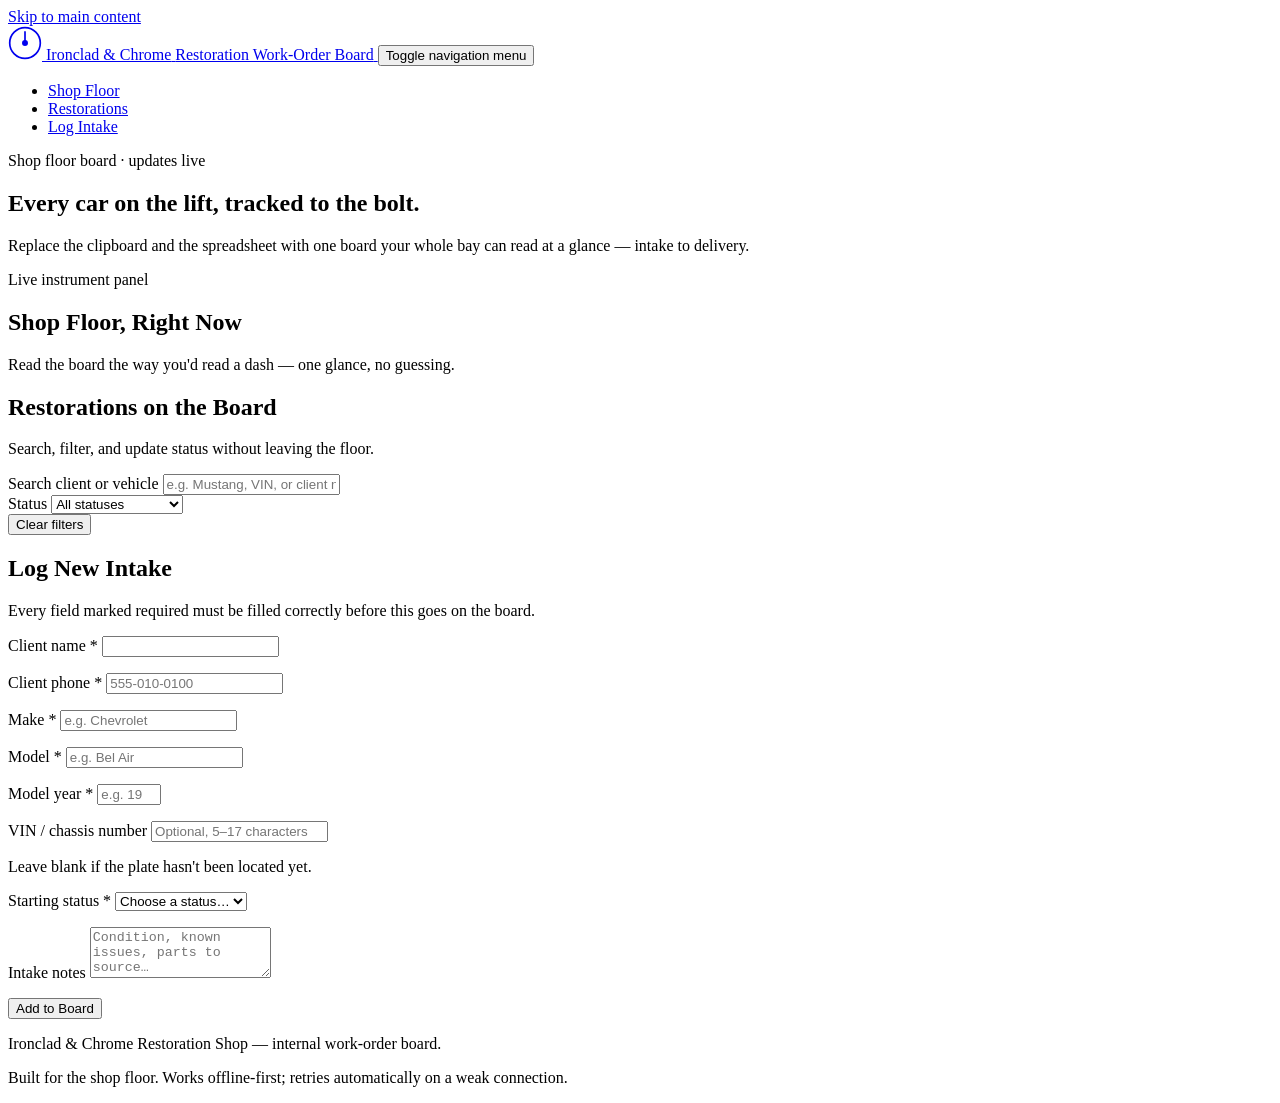
==== index.html @ 0d9c7159 "Add files via upload" ====
<!DOCTYPE html>
<html lang="en">
<head>
<meta charset="UTF-8">
<meta name="viewport" content="width=device-width, initial-scale=1.0">
<title>Ironclad &amp; Chrome — Restoration Shop Portfolio</title>
<meta name="description" content="Digital work-order portfolio for the shop floor: track restorations, log new intake, and find clients in seconds.">
<link rel="stylesheet" href="styles.css">
</head>
<body>

<a class="skip-link" href="#main-content">Skip to main content</a>

<header class="site-header">
  <div class="header-inner">
    <a href="#top" class="brand" id="top">
      <span class="brand-mark" aria-hidden="true">
        <svg viewBox="0 0 40 40" width="34" height="34" role="img" aria-label="">
          <circle cx="20" cy="20" r="18" fill="none" stroke="currentColor" stroke-width="2"/>
          <circle cx="20" cy="20" r="3.5" fill="currentColor"/>
          <line x1="20" y1="20" x2="20" y2="7" stroke="currentColor" stroke-width="2" stroke-linecap="round"/>
          <line x1="20" y1="20" x2="29" y2="26" stroke="var(--accent-copper)" stroke-width="2" stroke-linecap="round"/>
        </svg>
      </span>
      <span class="brand-text">
        <span class="brand-name">Ironclad &amp; Chrome</span>
        <span class="brand-sub">Restoration Work-Order Board</span>
      </span>
    </a>

    <button class="nav-toggle" id="navToggle" aria-expanded="false" aria-controls="primaryNav" type="button">
      <span class="sr-only">Toggle navigation menu</span>
      <span class="nav-toggle-bar" aria-hidden="true"></span>
    </button>

    <nav class="site-nav" id="primaryNav" aria-label="Primary">
      <ul>
        <li><a href="#dashboard">Shop Floor</a></li>
        <li><a href="#projects">Restorations</a></li>
        <li><a href="#intake">Log Intake</a></li>
      </ul>
    </nav>
  </div>
</header>

<main id="main-content">

  <section class="hero" aria-labelledby="hero-heading">
    <div class="hero-inner">
      <p class="eyebrow">Shop floor board · updates live</p>
      <h1 id="hero-heading">Every car on the lift, tracked to the bolt.</h1>
      <p class="hero-copy">Replace the clipboard and the spreadsheet with one board your whole bay can read at a glance — intake to delivery.</p>
    </div>
  </section>

  <section class="dashboard" id="dashboard" aria-labelledby="dashboard-heading">
    <div class="section-inner">
      <p class="dashboard-eyebrow">Live instrument panel</p>
      <h2 id="dashboard-heading" class="section-heading">Shop Floor, Right Now</h2>
      <p class="section-lede">Read the board the way you'd read a dash — one glance, no guessing.</p>
      <div class="gauge-row" id="gaugeRow" aria-live="polite">
        <!-- gauges injected by app.js -->
      </div>
    </div>
  </section>

  <section class="projects" id="projects" aria-labelledby="projects-heading">
    <div class="section-inner">
      <div class="projects-header">
        <h2 id="projects-heading" class="section-heading">Restorations on the Board</h2>
        <p class="section-lede">Search, filter, and update status without leaving the floor.</p>
      </div>

      <form class="toolbar" id="filterForm" role="search" aria-label="Search and filter restorations">
        <div class="field field-search">
          <label for="searchInput">Search client or vehicle</label>
          <input type="text" id="searchInput" name="search" placeholder="e.g. Mustang, VIN, or client name" autocomplete="off">
        </div>
        <div class="field field-status">
          <label for="statusFilter">Status</label>
          <select id="statusFilter" name="statusFilter">
            <option value="all">All statuses</option>
            <option value="intake">Intake</option>
            <option value="teardown">Teardown</option>
            <option value="bodywork">Bodywork</option>
            <option value="paint">Paint</option>
            <option value="mechanical">Mechanical</option>
            <option value="reassembly">Reassembly</option>
            <option value="ready">Ready for Delivery</option>
          </select>
        </div>
        <button type="button" class="btn btn-ghost" id="resetFilters">Clear filters</button>
      </form>

      <div class="board-status" id="boardStatus" role="status" aria-live="polite"></div>

      <div class="board" id="board" aria-busy="false">
        <!-- project cards, loading skeleton, or empty state injected here -->
      </div>

      <div class="board-actions">
        <button type="button" class="btn btn-outline" id="retryLoad" hidden>Retry loading board</button>
      </div>
    </div>
  </section>

  <section class="intake" id="intake" aria-labelledby="intake-heading">
    <div class="section-inner">
      <h2 id="intake-heading" class="section-heading">Log New Intake</h2>
      <p class="section-lede">Every field marked required must be filled correctly before this goes on the board.</p>

      <form id="intakeForm" novalidate>
        <div class="form-grid">

          <div class="field">
            <label for="clientName">Client name <span class="req" aria-hidden="true">*</span></label>
            <input type="text" id="clientName" name="clientName" required aria-required="true" aria-describedby="err-clientName">
            <p class="error-msg" id="err-clientName" aria-live="polite"></p>
          </div>

          <div class="field">
            <label for="clientPhone">Client phone <span class="req" aria-hidden="true">*</span></label>
            <input type="tel" id="clientPhone" name="clientPhone" required aria-required="true" aria-describedby="err-clientPhone" placeholder="555-010-0100">
            <p class="error-msg" id="err-clientPhone" aria-live="polite"></p>
          </div>

          <div class="field">
            <label for="carMake">Make <span class="req" aria-hidden="true">*</span></label>
            <input type="text" id="carMake" name="carMake" required aria-required="true" aria-describedby="err-carMake" placeholder="e.g. Chevrolet">
            <p class="error-msg" id="err-carMake" aria-live="polite"></p>
          </div>

          <div class="field">
            <label for="carModel">Model <span class="req" aria-hidden="true">*</span></label>
            <input type="text" id="carModel" name="carModel" required aria-required="true" aria-describedby="err-carModel" placeholder="e.g. Bel Air">
            <p class="error-msg" id="err-carModel" aria-live="polite"></p>
          </div>

          <div class="field">
            <label for="carYear">Model year <span class="req" aria-hidden="true">*</span></label>
            <input type="number" id="carYear" name="carYear" required aria-required="true" aria-describedby="err-carYear" min="1900" max="2026" placeholder="e.g. 1957">
            <p class="error-msg" id="err-carYear" aria-live="polite"></p>
          </div>

          <div class="field">
            <label for="vin">VIN / chassis number</label>
            <input type="text" id="vin" name="vin" aria-describedby="err-vin hint-vin" placeholder="Optional, 5–17 characters">
            <p class="field-hint" id="hint-vin">Leave blank if the plate hasn't been located yet.</p>
            <p class="error-msg" id="err-vin" aria-live="polite"></p>
          </div>

          <div class="field">
            <label for="statusSelect">Starting status <span class="req" aria-hidden="true">*</span></label>
            <select id="statusSelect" name="statusSelect" required aria-required="true" aria-describedby="err-statusSelect">
              <option value="">Choose a status…</option>
              <option value="intake">Intake</option>
              <option value="teardown">Teardown</option>
              <option value="bodywork">Bodywork</option>
              <option value="paint">Paint</option>
              <option value="mechanical">Mechanical</option>
              <option value="reassembly">Reassembly</option>
              <option value="ready">Ready for Delivery</option>
            </select>
            <p class="error-msg" id="err-statusSelect" aria-live="polite"></p>
          </div>

          <div class="field field-wide">
            <label for="notes">Intake notes</label>
            <textarea id="notes" name="notes" rows="3" aria-describedby="err-notes" placeholder="Condition, known issues, parts to source…"></textarea>
            <p class="error-msg" id="err-notes" aria-live="polite"></p>
          </div>

        </div>

        <div class="form-footer">
          <p class="form-status" id="formStatus" role="status" aria-live="polite"></p>
          <button type="submit" class="btn btn-primary" id="submitIntake">
            <span class="btn-label">Add to Board</span>
            <span class="btn-spinner" aria-hidden="true" hidden></span>
          </button>
        </div>
      </form>
    </div>
  </section>

</main>

<footer class="site-footer">
  <div class="section-inner footer-inner">
    <p>Ironclad &amp; Chrome Restoration Shop — internal work-order board.</p>
    <p class="footer-meta">Built for the shop floor. Works offline-first; retries automatically on a weak connection.</p>
  </div>
</footer>

<div id="toast" class="toast" role="alert" aria-live="assertive" hidden></div>

<script src="app.js"></script>
</body>
</html>
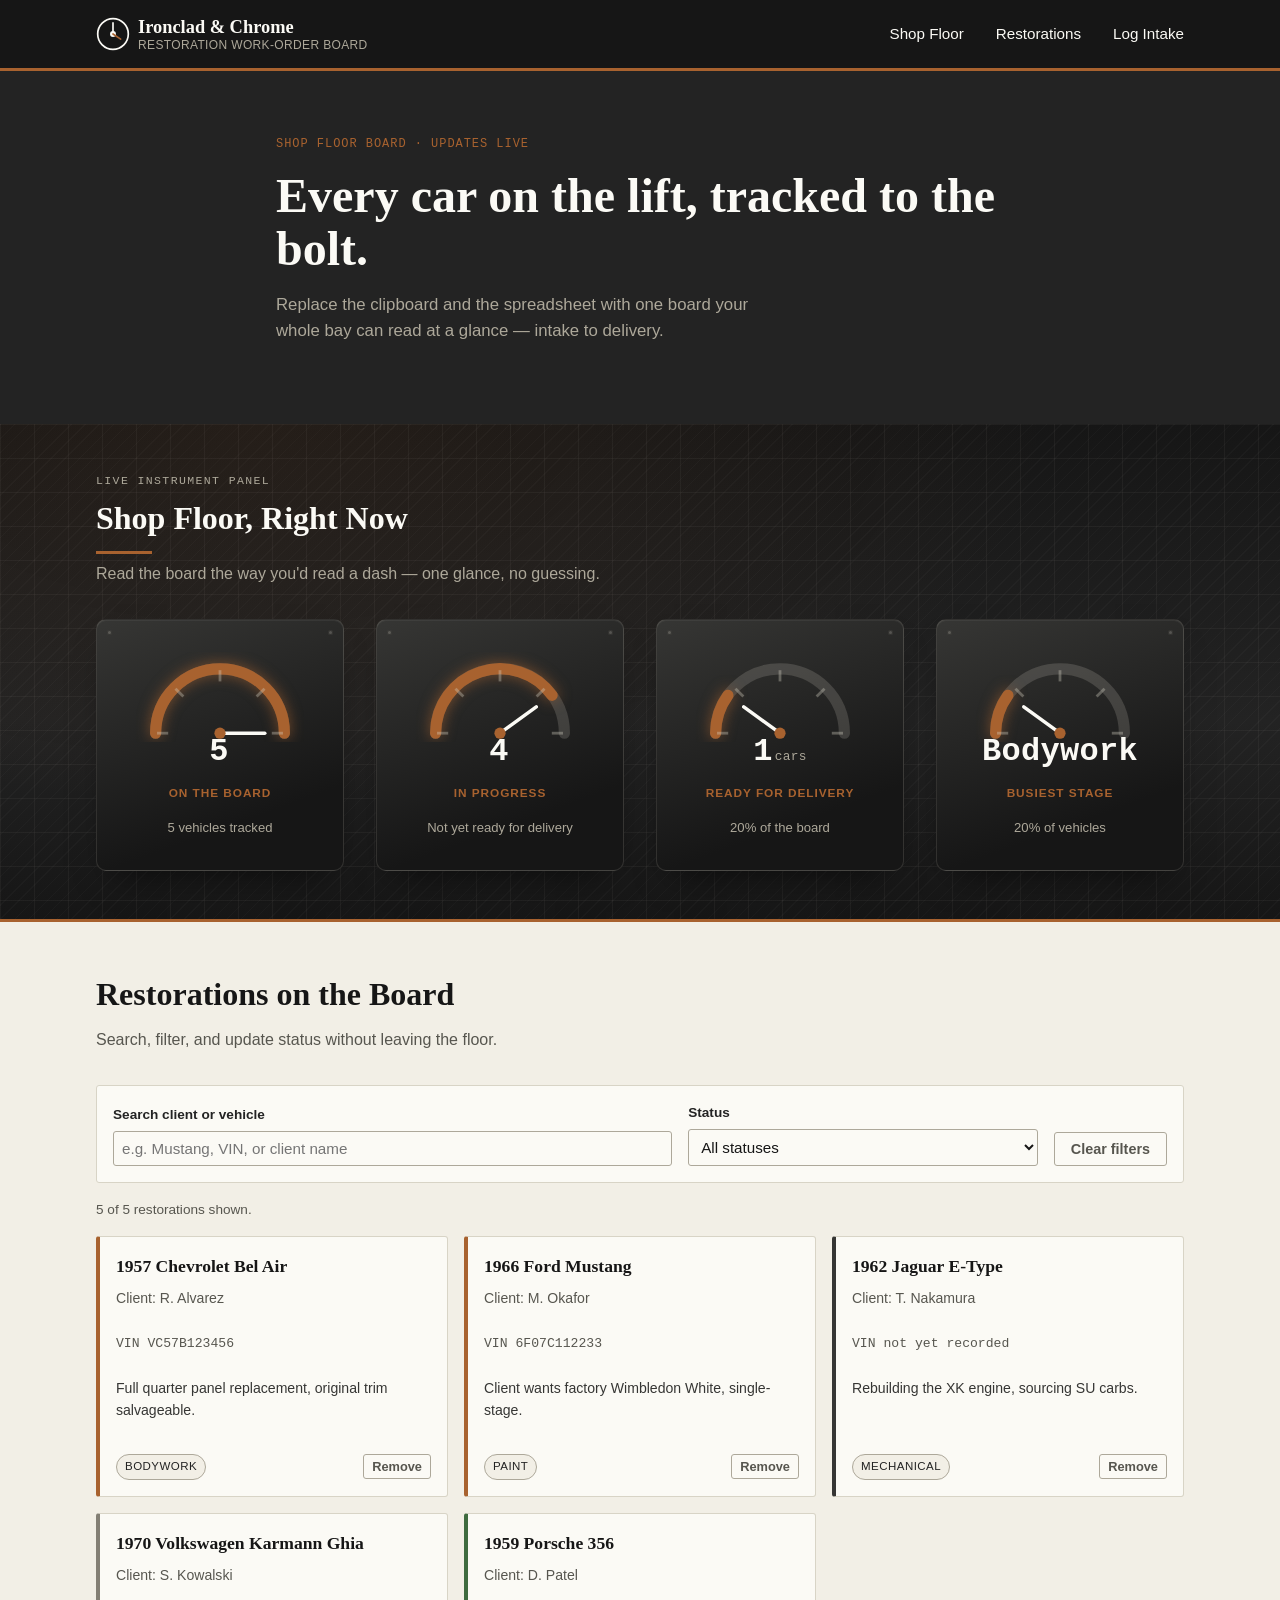
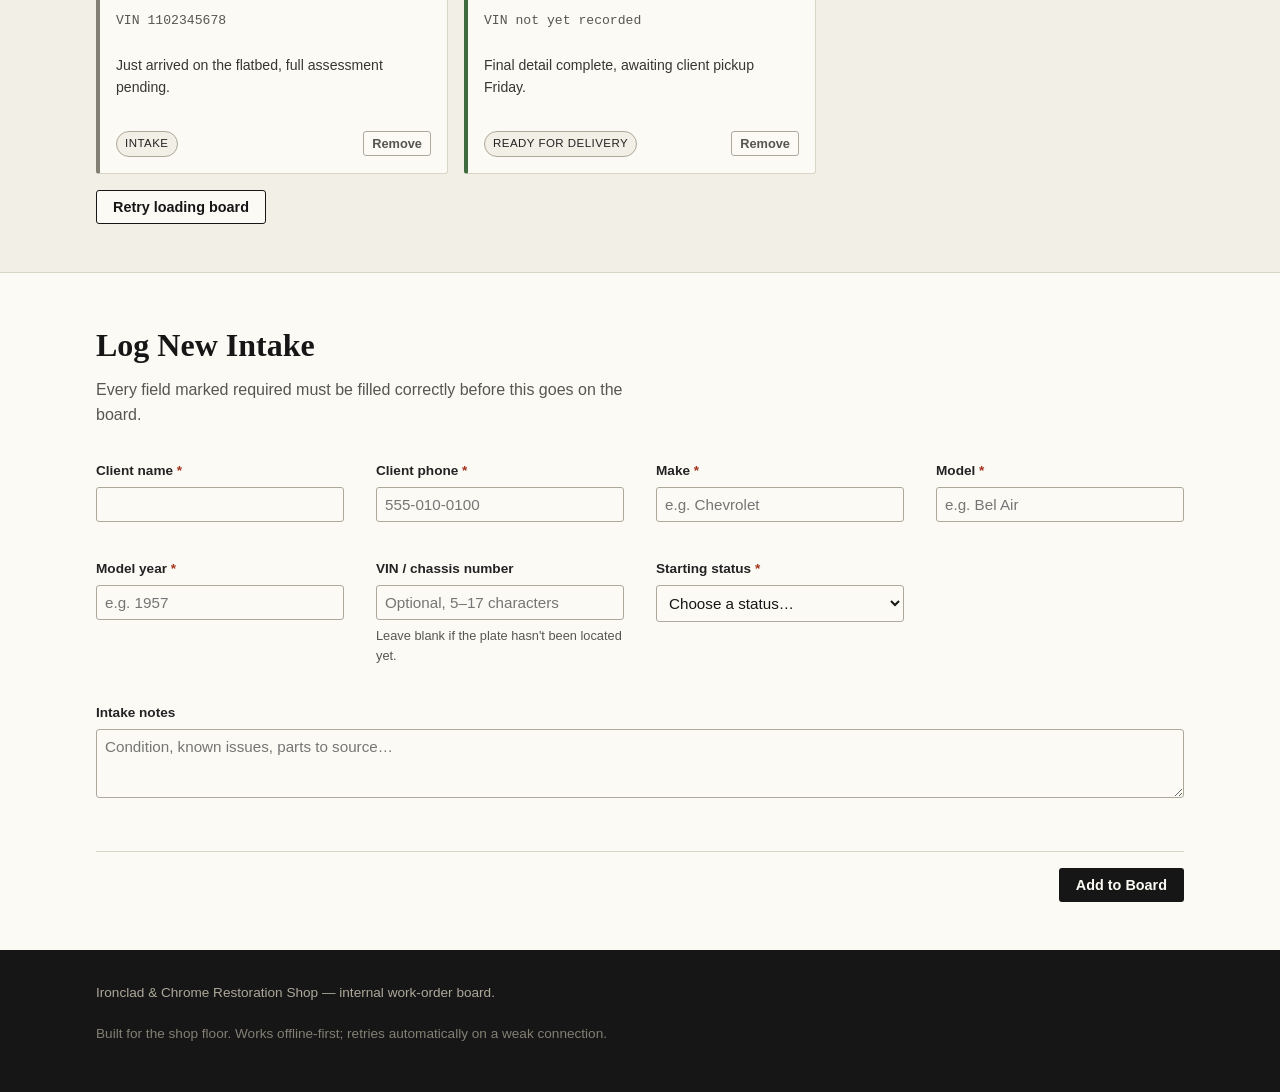
==== commit 6f88b7a3: "Update print statement from 'Hello' to 'Goodbye'" ====
--- a/index.html
+++ b/index.html
@@ -5,7 +5,569 @@
 <meta name="viewport" content="width=device-width, initial-scale=1.0">
 <title>Ironclad &amp; Chrome — Restoration Shop Portfolio</title>
 <meta name="description" content="Digital work-order portfolio for the shop floor: track restorations, log new intake, and find clients in seconds.">
-<link rel="stylesheet" href="styles.css">
+<style>
+/* =========================================================
+   TOKENS — monochromatic corporate system.
+   Every color used anywhere in this file must be one of
+   these variables. No rogue hex values.
+   ========================================================= */
+:root {
+  /* grayscale base */
+  --charcoal-900: #161616;
+  --charcoal-800: #232323;
+  --charcoal-700: #363634;
+  --steel-600: #57564f;
+  --steel-400: #837f74;
+  --steel-300: #ada89a;
+  --steel-200: #d8d4c6;
+  --paper-100: #f2efe6;
+  --paper-000: #fbfaf5;
+
+  /* single system accent — brushed copper, gauge-needle */
+  --accent-copper: #a8622f;
+  --accent-copper-dim: #7c4a25;
+
+  /* required functional color for validation states (spec-mandated) */
+  --signal-red: #a3311c;
+  --signal-red-bg: #f7e6e1;
+  --signal-green: #3f6b3f;
+
+  /* type */
+  --font-display: Georgia, "Times New Roman", "Noto Serif", serif;
+  --font-body: -apple-system, "Segoe UI", Roboto, Helvetica, Arial, sans-serif;
+  --font-mono: "Courier New", ui-monospace, monospace;
+
+  /* spacing — strict 16/32 steps */
+  --sp-1: 8px;
+  --sp-2: 16px;
+  --sp-3: 32px;
+  --sp-4: 48px;
+  --sp-5: 64px;
+
+  --radius: 3px;
+  --border: 1px solid var(--steel-200);
+}
+
+/* =========================================================
+   RESET
+   ========================================================= */
+*, *::before, *::after { box-sizing: border-box; }
+html { scroll-behavior: smooth; }
+body {
+  margin: 0;
+  font-family: var(--font-body);
+  background: var(--paper-100);
+  color: var(--charcoal-800);
+  line-height: 1.55;
+  -webkit-font-smoothing: antialiased;
+}
+h1, h2, h3 { font-family: var(--font-display); font-weight: 700; margin: 0; }
+p { margin: 0 0 var(--sp-2); }
+ul { margin: 0; padding: 0; list-style: none; }
+img, svg { display: block; max-width: 100%; }
+button { font-family: inherit; }
+
+.sr-only {
+  position: absolute; width: 1px; height: 1px;
+  padding: 0; margin: -1px; overflow: hidden;
+  clip: rect(0,0,0,0); white-space: nowrap; border: 0;
+}
+
+.skip-link {
+  position: absolute;
+  left: var(--sp-2);
+  top: -100px;
+  background: var(--charcoal-900);
+  color: var(--paper-000);
+  padding: var(--sp-1) var(--sp-2);
+  z-index: 100;
+  transition: top .15s ease;
+  border-radius: var(--radius);
+}
+.skip-link:focus { top: var(--sp-2); }
+
+/* consistent visible focus ring everywhere */
+a:focus-visible,
+button:focus-visible,
+input:focus-visible,
+select:focus-visible,
+textarea:focus-visible {
+  outline: 3px solid var(--accent-copper);
+  outline-offset: 2px;
+}
+
+.section-inner {
+  max-width: 1120px;
+  margin: 0 auto;
+  padding: var(--sp-4) var(--sp-2);
+}
+
+.section-heading {
+  font-size: clamp(1.5rem, 1.2rem + 1vw, 2rem);
+  color: var(--charcoal-900);
+  margin-bottom: var(--sp-1);
+}
+.section-lede {
+  color: var(--steel-600);
+  max-width: 60ch;
+  margin-bottom: var(--sp-3);
+}
+
+/* =========================================================
+   HEADER
+   ========================================================= */
+.site-header {
+  background: var(--charcoal-900);
+  color: var(--paper-000);
+  position: sticky;
+  top: 0;
+  z-index: 50;
+  border-bottom: 3px solid var(--accent-copper);
+}
+.header-inner {
+  max-width: 1120px;
+  margin: 0 auto;
+  padding: var(--sp-2);
+  display: flex;
+  align-items: center;
+  justify-content: space-between;
+  gap: var(--sp-2);
+}
+.brand {
+  display: flex;
+  align-items: center;
+  gap: var(--sp-1);
+  text-decoration: none;
+  color: inherit;
+}
+.brand-mark { color: var(--paper-000); flex-shrink: 0; }
+.brand-text { display: flex; flex-direction: column; line-height: 1.2; }
+.brand-name { font-family: var(--font-display); font-weight: 700; font-size: 1.15rem; }
+.brand-sub { font-size: .75rem; color: var(--steel-300); letter-spacing: .03em; text-transform: uppercase; }
+
+.nav-toggle {
+  display: none;
+  background: transparent;
+  border: 1px solid var(--steel-600);
+  border-radius: var(--radius);
+  padding: var(--sp-1);
+  color: var(--paper-000);
+  cursor: pointer;
+}
+.nav-toggle-bar,
+.nav-toggle-bar::before,
+.nav-toggle-bar::after {
+  display: block;
+  width: 20px;
+  height: 2px;
+  background: currentColor;
+  position: relative;
+}
+.nav-toggle-bar::before { content: ""; position: absolute; top: -6px; }
+.nav-toggle-bar::after { content: ""; position: absolute; top: 6px; }
+
+.site-nav ul { display: flex; gap: var(--sp-3); }
+.site-nav a {
+  color: var(--paper-000);
+  text-decoration: none;
+  font-size: .95rem;
+  padding: var(--sp-1) 0;
+  border-bottom: 2px solid transparent;
+}
+.site-nav a:hover,
+.site-nav a:focus-visible { border-bottom-color: var(--accent-copper); }
+
+/* =========================================================
+   HERO
+   ========================================================= */
+.hero {
+  background: var(--charcoal-800);
+  color: var(--paper-000);
+}
+.hero-inner {
+  max-width: 1120px;
+  margin: 0 auto;
+  padding: var(--sp-5) var(--sp-2);
+  max-width: 760px;
+}
+.eyebrow {
+  font-family: var(--font-mono);
+  text-transform: uppercase;
+  letter-spacing: .08em;
+  font-size: .75rem;
+  color: var(--accent-copper);
+  margin-bottom: var(--sp-2);
+}
+.hero h1 {
+  font-size: clamp(2rem, 1.5rem + 2vw, 3rem);
+  line-height: 1.1;
+  margin-bottom: var(--sp-2);
+}
+.hero-copy { color: var(--steel-300); font-size: 1.05rem; max-width: 55ch; }
+
+/* =========================================================
+   DASHBOARD / GAUGES  (signature element)
+   An instrument-cluster panel: brushed-metal + blueprint
+   texture behind a row of analog speedometer-style gauges.
+   Still built entirely from the token palette above.
+   ========================================================= */
+.dashboard {
+  position: relative;
+  background:
+    radial-gradient(ellipse at 20% 0%, rgba(168,98,47,.10), transparent 55%),
+    repeating-linear-gradient(135deg, rgba(255,255,255,.025) 0px, rgba(255,255,255,.025) 1px, transparent 1px, transparent 10px),
+    linear-gradient(180deg, var(--charcoal-900), var(--charcoal-800) 60%, var(--charcoal-900));
+  color: var(--paper-000);
+  border-bottom: 3px solid var(--accent-copper);
+  overflow: hidden;
+}
+/* faint blueprint grid overlay */
+.dashboard::before {
+  content: "";
+  position: absolute;
+  inset: 0;
+  background-image:
+    linear-gradient(rgba(216,212,198,.05) 1px, transparent 1px),
+    linear-gradient(90deg, rgba(216,212,198,.05) 1px, transparent 1px);
+  background-size: 34px 34px;
+  pointer-events: none;
+}
+.dashboard .section-inner { position: relative; }
+.dashboard .section-heading { color: var(--paper-000); }
+.dashboard .section-heading::after {
+  content: "";
+  display: block;
+  width: 56px;
+  height: 3px;
+  margin-top: var(--sp-1);
+  background: var(--accent-copper);
+}
+.dashboard-eyebrow {
+  font-family: var(--font-mono);
+  text-transform: uppercase;
+  letter-spacing: .12em;
+  font-size: .72rem;
+  color: var(--steel-300);
+  margin-bottom: 4px;
+}
+.dashboard .section-lede { color: var(--steel-300); }
+
+.gauge-row {
+  display: grid;
+  grid-template-columns: repeat(auto-fit, minmax(210px, 1fr));
+  gap: var(--sp-3);
+  margin-top: var(--sp-3);
+}
+
+.gauge-card {
+  position: relative;
+  border-radius: 10px;
+  padding: var(--sp-3) var(--sp-2) var(--sp-2);
+  text-align: center;
+  background: linear-gradient(160deg, var(--charcoal-700), var(--charcoal-900) 75%);
+  border: 1px solid rgba(216,212,198,.14);
+  box-shadow:
+    0 1px 0 rgba(255,255,255,.05) inset,
+    0 18px 34px -18px rgba(0,0,0,.65);
+  transition: transform .2s ease, box-shadow .2s ease, border-color .2s ease;
+}
+.gauge-card:hover,
+.gauge-card:focus-within {
+  transform: translateY(-4px);
+  border-color: rgba(168,98,47,.55);
+  box-shadow:
+    0 1px 0 rgba(255,255,255,.06) inset,
+    0 22px 40px -16px rgba(0,0,0,.7),
+    0 0 0 1px rgba(168,98,47,.25);
+}
+/* four corner rivets — a small, deliberate industrial detail */
+.gauge-card::before,
+.gauge-card::after {
+  content: "";
+  position: absolute;
+  top: 10px;
+  width: 5px;
+  height: 5px;
+  border-radius: 50%;
+  background: rgba(216,212,198,.25);
+  box-shadow: 0 0 0 1px rgba(0,0,0,.4) inset;
+}
+.gauge-card::before { left: 10px; }
+.gauge-card::after { right: 10px; }
+
+.gauge-analog { width: 100%; max-width: 168px; margin: 0 auto; display: block; }
+.gauge-track { fill: none; stroke: rgba(216,212,198,.18); stroke-width: 8; stroke-linecap: round; }
+.gauge-progress { fill: none; stroke: var(--accent-copper); stroke-width: 8; stroke-linecap: round; filter: drop-shadow(0 0 5px rgba(168,98,47,.65)); }
+.gauge-tick { stroke: rgba(216,212,198,.35); stroke-width: 2; }
+.gauge-needle { stroke: var(--paper-000); stroke-width: 2.5; stroke-linecap: round; }
+.gauge-hub { fill: var(--accent-copper); }
+
+.gauge-readout {
+  margin-top: -6px;
+  font-family: var(--font-mono);
+  font-variant-numeric: tabular-nums;
+  font-weight: 700;
+  font-size: 2rem;
+  letter-spacing: .01em;
+  color: var(--paper-000);
+  line-height: 1;
+}
+.gauge-readout-unit {
+  font-size: .8rem;
+  font-weight: 500;
+  color: var(--steel-300);
+  margin-left: 2px;
+}
+.gauge-label {
+  margin-top: var(--sp-1);
+  font-size: .74rem;
+  text-transform: uppercase;
+  letter-spacing: .08em;
+  color: var(--accent-copper);
+  font-weight: 700;
+}
+.gauge-detail { font-size: .82rem; color: var(--steel-300); margin-top: 2px; }
+
+/* =========================================================
+   TOOLBAR / FILTER FORM
+   ========================================================= */
+.toolbar {
+  display: flex;
+  flex-wrap: wrap;
+  align-items: flex-end;
+  gap: var(--sp-2);
+  margin-bottom: var(--sp-2);
+  padding: var(--sp-2);
+  background: var(--paper-000);
+  border: var(--border);
+  border-radius: var(--radius);
+}
+.field { display: flex; flex-direction: column; gap: 6px; flex: 1 1 200px; }
+.field-search { flex: 2 1 260px; }
+.field label { font-size: .85rem; font-weight: 600; color: var(--charcoal-800); }
+.field input,
+.field select,
+.field textarea {
+  padding: var(--sp-1);
+  border: 1px solid var(--steel-300);
+  border-radius: var(--radius);
+  font-size: .95rem;
+  background: var(--paper-000);
+  color: var(--charcoal-900);
+  font-family: inherit;
+}
+.field input:invalid[data-touched="true"] { border-color: var(--signal-red); }
+.field.has-error input,
+.field.has-error select,
+.field.has-error textarea {
+  border-color: var(--signal-red);
+  background: var(--signal-red-bg);
+}
+.error-msg {
+  font-size: .82rem;
+  color: var(--signal-red);
+  min-height: 1.1em;
+  margin: 0;
+}
+.field-hint { font-size: .8rem; color: var(--steel-600); margin: 0; }
+.req { color: var(--signal-red); }
+
+.btn {
+  display: inline-flex;
+  align-items: center;
+  gap: var(--sp-1);
+  padding: var(--sp-1) var(--sp-2);
+  border-radius: var(--radius);
+  font-size: .9rem;
+  font-weight: 600;
+  cursor: pointer;
+  border: 1px solid transparent;
+  white-space: nowrap;
+}
+.btn-primary { background: var(--charcoal-900); color: var(--paper-000); }
+.btn-primary:hover { background: var(--accent-copper-dim); }
+.btn-ghost { background: transparent; color: var(--steel-600); border-color: var(--steel-300); }
+.btn-ghost:hover { color: var(--charcoal-900); border-color: var(--charcoal-900); }
+.btn-outline { background: var(--paper-000); color: var(--charcoal-900); border-color: var(--charcoal-900); }
+.btn-outline:hover { background: var(--charcoal-900); color: var(--paper-000); }
+.btn-small { padding: 4px var(--sp-1); font-size: .8rem; }
+.btn:disabled { opacity: .55; cursor: not-allowed; }
+
+.btn-spinner {
+  width: 14px; height: 14px;
+  border: 2px solid rgba(255,255,255,.4);
+  border-top-color: var(--paper-000);
+  border-radius: 50%;
+  animation: spin .7s linear infinite;
+}
+@keyframes spin { to { transform: rotate(360deg); } }
+
+/* =========================================================
+   BOARD — projects grid, loading, empty
+   ========================================================= */
+.board-status {
+  font-size: .85rem;
+  color: var(--steel-600);
+  margin-bottom: var(--sp-2);
+  min-height: 1.2em;
+}
+.board {
+  display: grid;
+  grid-template-columns: repeat(auto-fill, minmax(280px, 1fr));
+  gap: var(--sp-2);
+}
+
+.card {
+  border: var(--border);
+  border-radius: var(--radius);
+  background: var(--paper-000);
+  padding: var(--sp-2);
+  border-left: 4px solid var(--steel-300);
+  display: flex;
+  flex-direction: column;
+  gap: var(--sp-1);
+}
+.card[data-status="intake"]     { border-left-color: var(--steel-400); }
+.card[data-status="teardown"]   { border-left-color: var(--steel-600); }
+.card[data-status="bodywork"]   { border-left-color: var(--accent-copper); }
+.card[data-status="paint"]      { border-left-color: var(--accent-copper); }
+.card[data-status="mechanical"] { border-left-color: var(--charcoal-700); }
+.card[data-status="reassembly"] { border-left-color: var(--charcoal-800); }
+.card[data-status="ready"]      { border-left-color: var(--signal-green); }
+
+.card-title { font-family: var(--font-display); font-size: 1.1rem; color: var(--charcoal-900); }
+.card-client { font-size: .88rem; color: var(--steel-600); }
+.card-meta { font-size: .82rem; color: var(--steel-600); font-family: var(--font-mono); }
+.card-notes { font-size: .88rem; color: var(--charcoal-700); }
+.card-footer { display: flex; align-items: center; justify-content: space-between; gap: var(--sp-1); margin-top: auto; padding-top: var(--sp-1); }
+.status-pill {
+  font-size: .72rem;
+  text-transform: uppercase;
+  letter-spacing: .04em;
+  padding: 3px 8px;
+  border-radius: 999px;
+  background: var(--paper-100);
+  border: 1px solid var(--steel-300);
+  color: var(--charcoal-800);
+}
+
+/* skeleton loading */
+.skeleton-card {
+  border: var(--border);
+  border-radius: var(--radius);
+  padding: var(--sp-2);
+  background: var(--paper-000);
+}
+.skeleton-line {
+  height: 12px;
+  border-radius: var(--radius);
+  background: linear-gradient(90deg, var(--steel-200) 25%, var(--paper-100) 37%, var(--steel-200) 63%);
+  background-size: 400% 100%;
+  animation: shimmer 1.4s ease infinite;
+  margin-bottom: var(--sp-1);
+}
+.skeleton-line.short { width: 60%; }
+@keyframes shimmer { 0% { background-position: 100% 0; } 100% { background-position: -100% 0; } }
+
+/* empty state */
+.empty-state {
+  grid-column: 1 / -1;
+  text-align: center;
+  padding: var(--sp-4) var(--sp-2);
+  border: 1px dashed var(--steel-300);
+  border-radius: var(--radius);
+  color: var(--steel-600);
+}
+.empty-state h3 { color: var(--charcoal-800); margin-bottom: var(--sp-1); font-family: var(--font-display); }
+
+/* connectivity error state */
+.error-state {
+  grid-column: 1 / -1;
+  text-align: center;
+  padding: var(--sp-4) var(--sp-2);
+  border: 1px solid var(--signal-red);
+  background: var(--signal-red-bg);
+  border-radius: var(--radius);
+  color: var(--signal-red);
+}
+.error-state h3 { margin-bottom: var(--sp-1); font-family: var(--font-display); }
+
+.board-actions { margin-top: var(--sp-2); }
+
+/* =========================================================
+   INTAKE FORM
+   ========================================================= */
+.intake { background: var(--paper-000); border-top: var(--border); }
+.form-grid {
+  display: grid;
+  grid-template-columns: repeat(auto-fit, minmax(220px, 1fr));
+  gap: var(--sp-2) var(--sp-3);
+}
+.field-wide { grid-column: 1 / -1; }
+.intake textarea { resize: vertical; }
+
+.form-footer {
+  display: flex;
+  align-items: center;
+  justify-content: space-between;
+  gap: var(--sp-2);
+  margin-top: var(--sp-3);
+  padding-top: var(--sp-2);
+  border-top: var(--border);
+}
+.form-status { font-size: .9rem; color: var(--steel-600); min-height: 1.2em; }
+.form-status[data-state="success"] { color: var(--signal-green); }
+.form-status[data-state="error"] { color: var(--signal-red); }
+
+/* =========================================================
+   TOAST
+   ========================================================= */
+.toast {
+  position: fixed;
+  bottom: var(--sp-3);
+  left: 50%;
+  transform: translateX(-50%);
+  background: var(--charcoal-900);
+  color: var(--paper-000);
+  padding: var(--sp-1) var(--sp-2);
+  border-radius: var(--radius);
+  border-left: 4px solid var(--accent-copper);
+  font-size: .9rem;
+  z-index: 200;
+  box-shadow: 0 6px 20px rgba(0,0,0,.25);
+}
+
+/* =========================================================
+   FOOTER
+   ========================================================= */
+.site-footer { background: var(--charcoal-900); color: var(--steel-300); }
+.footer-inner { padding: var(--sp-3) var(--sp-2); font-size: .85rem; display: flex; flex-direction: column; gap: 4px; }
+.footer-meta { color: var(--steel-400); }
+
+/* =========================================================
+   RESPONSIVE
+   ========================================================= */
+@media (max-width: 720px) {
+  .nav-toggle { display: inline-flex; align-items: center; justify-content: center; }
+  .site-nav {
+    display: none;
+    width: 100%;
+    order: 3;
+  }
+  .site-nav.open { display: block; }
+  .site-nav ul { flex-direction: column; gap: 0; padding-top: var(--sp-1); }
+  .site-nav a { display: block; padding: var(--sp-1) 0; }
+  .header-inner { flex-wrap: wrap; }
+  .toolbar { flex-direction: column; align-items: stretch; }
+}
+
+/* respect reduced motion */
+@media (prefers-reduced-motion: reduce) {
+  html { scroll-behavior: auto; }
+  .skeleton-line, .btn-spinner { animation: none; }
+}
+
+</style>
 </head>
 <body>
 
@@ -194,6 +756,515 @@
 
 <div id="toast" class="toast" role="alert" aria-live="assertive" hidden></div>
 
-<script src="app.js"></script>
+<script>
+/* =========================================================
+   Ironclad & Chrome — Restoration Shop Portfolio
+   Vanilla JS. No frameworks, no external libs.
+   ========================================================= */
+(function () {
+  "use strict";
+
+  /* ---------------------------------------------------------
+     TELEMETRY (simulated analytics)
+     --------------------------------------------------------- */
+  function logAnalytics(action, detail) {
+    // eslint-disable-next-line no-console
+    console.log(
+      "[Analytics] User interacted with Classic Car Restoration Shop Portfolio",
+      { action: action, detail: detail || null, at: new Date().toISOString() }
+    );
+  }
+
+  /* ---------------------------------------------------------
+     SECURITY — sanitize all free-text input before it ever
+     touches state or the DOM. Escapes HTML-significant chars
+     so stored values cannot execute as markup/script.
+     --------------------------------------------------------- */
+  function sanitizeText(raw) {
+    if (typeof raw !== "string") return "";
+    return raw
+      .replace(/&/g, "&amp;")
+      .replace(/</g, "&lt;")
+      .replace(/>/g, "&gt;")
+      .replace(/"/g, "&quot;")
+      .replace(/'/g, "&#39;")
+      .trim();
+  }
+
+  /* ---------------------------------------------------------
+     STATE — in-memory "database" for this session.
+     Seeded with a few realistic work orders.
+     --------------------------------------------------------- */
+  var STATUS_LABELS = {
+    intake: "Intake",
+    teardown: "Teardown",
+    bodywork: "Bodywork",
+    paint: "Paint",
+    mechanical: "Mechanical",
+    reassembly: "Reassembly",
+    ready: "Ready for Delivery"
+  };
+
+  var state = {
+    projects: [
+      { id: "p1", client: "R. Alvarez", make: "Chevrolet", model: "Bel Air", year: 1957, vin: "VC57B123456", status: "bodywork", notes: "Full quarter panel replacement, original trim salvageable." },
+      { id: "p2", client: "M. Okafor", make: "Ford", model: "Mustang", year: 1966, vin: "6F07C112233", status: "paint", notes: "Client wants factory Wimbledon White, single-stage." },
+      { id: "p3", client: "T. Nakamura", make: "Jaguar", model: "E-Type", year: 1962, vin: "", status: "mechanical", notes: "Rebuilding the XK engine, sourcing SU carbs." },
+      { id: "p4", client: "S. Kowalski", make: "Volkswagen", model: "Karmann Ghia", year: 1970, vin: "1102345678", status: "intake", notes: "Just arrived on the flatbed, full assessment pending." },
+      { id: "p5", client: "D. Patel", make: "Porsche", model: "356", year: 1959, vin: "", status: "ready", notes: "Final detail complete, awaiting client pickup Friday." }
+    ],
+    filterText: "",
+    filterStatus: "all",
+    boardLoaded: false,
+    boardError: false
+  };
+
+  var nextIdCounter = state.projects.length + 1;
+
+  /* ---------------------------------------------------------
+     SIMULATED NETWORK — mimics a spotty 3G connection.
+     Randomly fails ~15% of the time so the retry / error
+     path actually gets exercised, not just the happy path.
+     --------------------------------------------------------- */
+  function simulateNetworkFetch(payload, opts) {
+    opts = opts || {};
+    var delay = opts.delay || (500 + Math.random() * 900);
+    var failRate = typeof opts.failRate === "number" ? opts.failRate : 0.15;
+    return new Promise(function (resolve, reject) {
+      window.setTimeout(function () {
+        if (Math.random() < failRate) {
+          reject(new Error("Network request failed — connection dropped."));
+        } else {
+          resolve(payload);
+        }
+      }, delay);
+    });
+  }
+
+  /* ---------------------------------------------------------
+     DOM REFERENCES
+     --------------------------------------------------------- */
+  var boardEl = document.getElementById("board");
+  var boardStatusEl = document.getElementById("boardStatus");
+  var retryBtn = document.getElementById("retryLoad");
+  var gaugeRow = document.getElementById("gaugeRow");
+  var searchInput = document.getElementById("searchInput");
+  var statusFilter = document.getElementById("statusFilter");
+  var resetFiltersBtn = document.getElementById("resetFilters");
+  var intakeForm = document.getElementById("intakeForm");
+  var submitBtn = document.getElementById("submitIntake");
+  var formStatus = document.getElementById("formStatus");
+  var toastEl = document.getElementById("toast");
+  var navToggle = document.getElementById("navToggle");
+  var primaryNav = document.getElementById("primaryNav");
+
+  /* ---------------------------------------------------------
+     MOBILE NAV TOGGLE (keyboard accessible)
+     --------------------------------------------------------- */
+  navToggle.addEventListener("click", function () {
+    var isOpen = primaryNav.classList.toggle("open");
+    navToggle.setAttribute("aria-expanded", String(isOpen));
+  });
+
+  /* ---------------------------------------------------------
+     TOAST — brief, non-blocking confirmation messages
+     --------------------------------------------------------- */
+  var toastTimer = null;
+  function showToast(message) {
+    toastEl.textContent = message;
+    toastEl.hidden = false;
+    window.clearTimeout(toastTimer);
+    toastTimer = window.setTimeout(function () {
+      toastEl.hidden = true;
+    }, 3200);
+  }
+
+  /* ---------------------------------------------------------
+     GAUGES — analog speedometer SVG builder
+     Draws a semicircular track, a copper progress arc, five
+     tick marks, and a needle that points to the current
+     percentage — like a real dashboard, not a progress bar.
+     --------------------------------------------------------- */
+  function polar(cx, cy, r, angleDeg) {
+    var rad = (angleDeg * Math.PI) / 180;
+    return { x: cx + r * Math.cos(rad), y: cy - r * Math.sin(rad) };
+  }
+
+  function buildGaugeSVG(pct) {
+    var clamped = Math.max(0, Math.min(100, pct));
+    var cx = 60, cy = 58, r = 46;
+    var startAngle = 180, endAngle = 0;
+    var sweepAngle = startAngle - (clamped / 100) * (startAngle - endAngle);
+
+    var start = polar(cx, cy, r, startAngle);
+    var full = polar(cx, cy, r, endAngle);
+    var progressEnd = polar(cx, cy, r, sweepAngle);
+    var largeArc = (startAngle - sweepAngle) > 180 ? 1 : 0;
+
+    var trackPath = "M " + start.x + " " + start.y + " A " + r + " " + r + " 0 1 1 " + full.x + " " + full.y;
+    var progressPath = clamped > 0.5
+      ? "M " + start.x + " " + start.y + " A " + r + " " + r + " 0 " + largeArc + " 1 " + progressEnd.x + " " + progressEnd.y
+      : "";
+
+    var ticks = [0, 25, 50, 75, 100].map(function (t) {
+      var a = startAngle - (t / 100) * (startAngle - endAngle);
+      var inner = polar(cx, cy, r - 9, a);
+      var outer = polar(cx, cy, r - 1, a);
+      return '<line class="gauge-tick" x1="' + inner.x + '" y1="' + inner.y + '" x2="' + outer.x + '" y2="' + outer.y + '"/>';
+    }).join("");
+
+    var needleTip = polar(cx, cy, r - 14, sweepAngle);
+
+    return (
+      '<svg class="gauge-analog" viewBox="0 0 120 64" role="presentation" aria-hidden="true">' +
+        '<path class="gauge-track" d="' + trackPath + '"/>' +
+        (progressPath ? '<path class="gauge-progress" d="' + progressPath + '"/>' : '') +
+        ticks +
+        '<line class="gauge-needle" x1="' + cx + '" y1="' + cy + '" x2="' + needleTip.x + '" y2="' + needleTip.y + '"/>' +
+        '<circle class="gauge-hub" cx="' + cx + '" cy="' + cy + '" r="4"/>' +
+      '</svg>'
+    );
+  }
+
+  /* ---------------------------------------------------------
+     GAUGES — dashboard summary
+     --------------------------------------------------------- */
+  function renderGauges() {
+    var total = state.projects.length;
+    var readyCount = state.projects.filter(function (p) { return p.status === "ready"; }).length;
+    var inProgress = total - readyCount;
+    var pctReady = total ? Math.round((readyCount / total) * 100) : 0;
+
+    var statusCounts = {};
+    state.projects.forEach(function (p) {
+      statusCounts[p.status] = (statusCounts[p.status] || 0) + 1;
+    });
+    var busiestStatus = Object.keys(statusCounts).sort(function (a, b) {
+      return statusCounts[b] - statusCounts[a];
+    })[0];
+    var busiestPct = total ? Math.round((statusCounts[busiestStatus] || 0) / total * 100) : 0;
+
+    var gauges = [
+      { label: "On the Board", value: total, pct: 100, detail: total === 1 ? "1 vehicle tracked" : total + " vehicles tracked" },
+      { label: "In Progress", value: inProgress, pct: total ? Math.round((inProgress / total) * 100) : 0, detail: "Not yet ready for delivery" },
+      { label: "Ready for Delivery", value: readyCount, pct: pctReady, detail: pctReady + "% of the board" },
+      { label: "Busiest Stage", value: busiestStatus ? STATUS_LABELS[busiestStatus] : "—", pct: busiestPct, detail: busiestStatus ? busiestPct + "% of vehicles" : "No data yet" }
+    ];
+
+    gaugeRow.innerHTML = gauges.map(function (g) {
+      var srLabel = sanitizeText(String(g.label)) + ": " + sanitizeText(String(g.value)) + ", " + sanitizeText(String(g.detail));
+      return (
+        '<div class="gauge-card" role="img" aria-label="' + srLabel + '">' +
+          buildGaugeSVG(g.pct) +
+          '<p class="gauge-readout">' + sanitizeText(String(g.value)) +
+            (typeof g.value === "number" ? '<span class="gauge-readout-unit">' + (g.label === "Ready for Delivery" ? "cars" : "") + '</span>' : '') +
+          '</p>' +
+          '<p class="gauge-label">' + sanitizeText(g.label) + '</p>' +
+          '<p class="gauge-detail">' + sanitizeText(g.detail) + '</p>' +
+        '</div>'
+      );
+    }).join("");
+  }
+
+  /* ---------------------------------------------------------
+     BOARD RENDERING — loading / error / empty / data states
+     --------------------------------------------------------- */
+  function renderSkeleton() {
+    boardEl.setAttribute("aria-busy", "true");
+    boardStatusEl.textContent = "Loading restorations…";
+    var cards = "";
+    for (var i = 0; i < 4; i++) {
+      cards +=
+        '<div class="skeleton-card" aria-hidden="true">' +
+          '<div class="skeleton-line" style="width:70%"></div>' +
+          '<div class="skeleton-line short"></div>' +
+          '<div class="skeleton-line" style="width:90%"></div>' +
+        '</div>';
+    }
+    boardEl.innerHTML = cards;
+    retryBtn.hidden = true;
+  }
+
+  function renderError() {
+    boardEl.setAttribute("aria-busy", "false");
+    boardStatusEl.textContent = "The board couldn't load.";
+    boardEl.innerHTML =
+      '<div class="error-state">' +
+        '<h3>Connection dropped</h3>' +
+        '<p>We couldn\u2019t reach the board on this connection. Your data is safe — nothing was lost.</p>' +
+      '</div>';
+    retryBtn.hidden = false;
+  }
+
+  function getFilteredProjects() {
+    var text = state.filterText.trim().toLowerCase();
+    return state.projects.filter(function (p) {
+      var matchesStatus = state.filterStatus === "all" || p.status === state.filterStatus;
+      if (!matchesStatus) return false;
+      if (!text) return true;
+      var haystack = [p.client, p.make, p.model, p.vin, String(p.year)].join(" ").toLowerCase();
+      return haystack.indexOf(text) !== -1;
+    });
+  }
+
+  function renderBoard() {
+    boardEl.setAttribute("aria-busy", "false");
+    retryBtn.hidden = true;
+
+    if (state.projects.length === 0) {
+      boardStatusEl.textContent = "No vehicles on the board yet.";
+      boardEl.innerHTML =
+        '<div class="empty-state">' +
+          '<h3>No data found</h3>' +
+          '<p>Nothing has been logged yet. Use \u201cLog New Intake\u201d below to add the first vehicle.</p>' +
+        '</div>';
+      return;
+    }
+
+    var filtered = getFilteredProjects();
+
+    if (filtered.length === 0) {
+      boardStatusEl.textContent = "0 results for the current search and filter.";
+      boardEl.innerHTML =
+        '<div class="empty-state">' +
+          '<h3>No data found</h3>' +
+          '<p>No restorations match this search or status filter. Try clearing the filters.</p>' +
+        '</div>';
+      return;
+    }
+
+    boardStatusEl.textContent = filtered.length + " of " + state.projects.length + " restorations shown.";
+
+    boardEl.innerHTML = filtered.map(function (p) {
+      var vinLine = p.vin ? "VIN " + sanitizeText(p.vin) : "VIN not yet recorded";
+      return (
+        '<article class="card" data-status="' + p.status + '" aria-label="' + sanitizeText(p.year + " " + p.make + " " + p.model) + '">' +
+          '<h3 class="card-title">' + sanitizeText(String(p.year)) + " " + sanitizeText(p.make) + " " + sanitizeText(p.model) + '</h3>' +
+          '<p class="card-client">Client: ' + sanitizeText(p.client) + '</p>' +
+          '<p class="card-meta">' + vinLine + '</p>' +
+          (p.notes ? '<p class="card-notes">' + sanitizeText(p.notes) + '</p>' : '') +
+          '<div class="card-footer">' +
+            '<span class="status-pill">' + sanitizeText(STATUS_LABELS[p.status] || p.status) + '</span>' +
+            '<button type="button" class="btn btn-ghost btn-small" data-remove="' + p.id + '" aria-label="Remove ' + sanitizeText(p.year + " " + p.make + " " + p.model) + ' from board">Remove</button>' +
+          '</div>' +
+        '</article>'
+      );
+    }).join("");
+
+    // wire up per-card remove buttons
+    Array.prototype.forEach.call(boardEl.querySelectorAll("[data-remove]"), function (btn) {
+      btn.addEventListener("click", function () {
+        var id = btn.getAttribute("data-remove");
+        state.projects = state.projects.filter(function (p) { return p.id !== id; });
+        logAnalytics("remove_project", { id: id });
+        showToast("Removed from board.");
+        renderBoard();
+        renderGauges();
+      });
+    });
+  }
+
+  function loadBoard(isRetry) {
+    state.boardError = false;
+    renderSkeleton();
+    simulateNetworkFetch(state.projects)
+      .then(function () {
+        state.boardLoaded = true;
+        renderBoard();
+        renderGauges();
+        if (isRetry) showToast("Board reconnected.");
+      })
+      .catch(function () {
+        state.boardError = true;
+        renderError();
+      });
+  }
+
+  retryBtn.addEventListener("click", function () {
+    logAnalytics("retry_board_load");
+    loadBoard(true);
+  });
+
+  /* ---------------------------------------------------------
+     FILTERS
+     --------------------------------------------------------- */
+  var searchDebounce = null;
+  searchInput.addEventListener("input", function () {
+    window.clearTimeout(searchDebounce);
+    searchDebounce = window.setTimeout(function () {
+      state.filterText = searchInput.value;
+      renderBoard();
+      logAnalytics("search_projects", { query: sanitizeText(searchInput.value) });
+    }, 200);
+  });
+
+  statusFilter.addEventListener("change", function () {
+    state.filterStatus = statusFilter.value;
+    renderBoard();
+    logAnalytics("filter_projects", { status: state.filterStatus });
+  });
+
+  resetFiltersBtn.addEventListener("click", function () {
+    searchInput.value = "";
+    statusFilter.value = "all";
+    state.filterText = "";
+    state.filterStatus = "all";
+    renderBoard();
+    logAnalytics("clear_filters");
+  });
+
+  /* ---------------------------------------------------------
+     INTAKE FORM — validation, sanitization, submission
+     --------------------------------------------------------- */
+  var fieldConfig = [
+    { id: "clientName", errId: "err-clientName", validate: function (v) {
+        if (!v.trim()) return "Enter the client's name.";
+        return "";
+      } },
+    { id: "clientPhone", errId: "err-clientPhone", validate: function (v) {
+        if (!v.trim()) return "Enter a phone number.";
+        var digits = v.replace(/\D/g, "");
+        if (digits.length < 7) return "Enter a valid phone number.";
+        return "";
+      } },
+    { id: "carMake", errId: "err-carMake", validate: function (v) {
+        if (!v.trim()) return "Enter the vehicle make.";
+        return "";
+      } },
+    { id: "carModel", errId: "err-carModel", validate: function (v) {
+        if (!v.trim()) return "Enter the vehicle model.";
+        return "";
+      } },
+    { id: "carYear", errId: "err-carYear", validate: function (v) {
+        if (!v.trim()) return "Enter the model year.";
+        var year = Number(v);
+        if (!Number.isInteger(year) || year < 1900 || year > 2026) {
+          return "Enter a year between 1900 and 2026.";
+        }
+        return "";
+      } },
+    { id: "vin", errId: "err-vin", validate: function (v) {
+        if (!v.trim()) return ""; // optional
+        if (v.trim().length < 5 || v.trim().length > 17) return "VIN should be 5–17 characters, or left blank.";
+        return "";
+      } },
+    { id: "statusSelect", errId: "err-statusSelect", validate: function (v) {
+        if (!v) return "Choose a starting status.";
+        return "";
+      } },
+    { id: "notes", errId: "err-notes", validate: function () { return ""; } }
+  ];
+
+  function setFieldError(fieldId, errId, message) {
+    var input = document.getElementById(fieldId);
+    var errEl = document.getElementById(errId);
+    var wrapper = input.closest(".field");
+    if (message) {
+      wrapper.classList.add("has-error");
+      input.setAttribute("aria-invalid", "true");
+      errEl.textContent = message;
+    } else {
+      wrapper.classList.remove("has-error");
+      input.removeAttribute("aria-invalid");
+      errEl.textContent = "";
+    }
+  }
+
+  function validateForm() {
+    var firstInvalidEl = null;
+    var isValid = true;
+    fieldConfig.forEach(function (cfg) {
+      var input = document.getElementById(cfg.id);
+      var message = cfg.validate(input.value);
+      setFieldError(cfg.id, cfg.errId, message);
+      if (message) {
+        isValid = false;
+        if (!firstInvalidEl) firstInvalidEl = input;
+      }
+    });
+    if (firstInvalidEl) firstInvalidEl.focus();
+    return isValid;
+  }
+
+  // live-clear errors as the user fixes them
+  fieldConfig.forEach(function (cfg) {
+    var input = document.getElementById(cfg.id);
+    input.addEventListener("input", function () {
+      var message = cfg.validate(input.value);
+      if (!message) setFieldError(cfg.id, cfg.errId, "");
+    });
+    input.addEventListener("blur", function () {
+      input.setAttribute("data-touched", "true");
+    });
+  });
+
+  intakeForm.addEventListener("submit", function (e) {
+    e.preventDefault();
+
+    if (!validateForm()) {
+      formStatus.textContent = "Fix the highlighted fields before adding this vehicle.";
+      formStatus.setAttribute("data-state", "error");
+      logAnalytics("intake_validation_failed");
+      return;
+    }
+
+    var payload = {
+      id: "p" + (nextIdCounter++),
+      client: sanitizeText(document.getElementById("clientName").value),
+      phone: sanitizeText(document.getElementById("clientPhone").value),
+      make: sanitizeText(document.getElementById("carMake").value),
+      model: sanitizeText(document.getElementById("carModel").value),
+      year: Number(document.getElementById("carYear").value),
+      vin: sanitizeText(document.getElementById("vin").value),
+      status: document.getElementById("statusSelect").value,
+      notes: sanitizeText(document.getElementById("notes").value)
+    };
+
+    // simulate the network write, with loading state + retry-on-failure
+    submitBtn.disabled = true;
+    submitBtn.querySelector(".btn-spinner").hidden = false;
+    formStatus.textContent = "Saving to the board…";
+    formStatus.setAttribute("data-state", "");
+
+    submitIntake(payload, 0);
+  });
+
+  function submitIntake(payload, attempt) {
+    simulateNetworkFetch(payload, { failRate: 0.2 })
+      .then(function () {
+        state.projects.unshift(payload);
+        submitBtn.disabled = false;
+        submitBtn.querySelector(".btn-spinner").hidden = true;
+        formStatus.textContent = "Added " + payload.year + " " + payload.make + " " + payload.model + " to the board.";
+        formStatus.setAttribute("data-state", "success");
+        intakeForm.reset();
+        fieldConfig.forEach(function (cfg) { setFieldError(cfg.id, cfg.errId, ""); });
+        renderBoard();
+        renderGauges();
+        showToast("Vehicle added to the board.");
+        logAnalytics("intake_submitted", { status: payload.status });
+      })
+      .catch(function () {
+        if (attempt < 1) {
+          formStatus.textContent = "Connection dropped, retrying…";
+          submitIntake(payload, attempt + 1);
+        } else {
+          submitBtn.disabled = false;
+          submitBtn.querySelector(".btn-spinner").hidden = true;
+          formStatus.textContent = "Couldn't save — check the connection and try again.";
+          formStatus.setAttribute("data-state", "error");
+          logAnalytics("intake_submit_failed");
+        }
+      });
+  }
+
+  /* ---------------------------------------------------------
+     INIT
+     --------------------------------------------------------- */
+  loadBoard(false);
+  renderGauges();
+})();
+
+</script>
 </body>
-</html>+</html>
